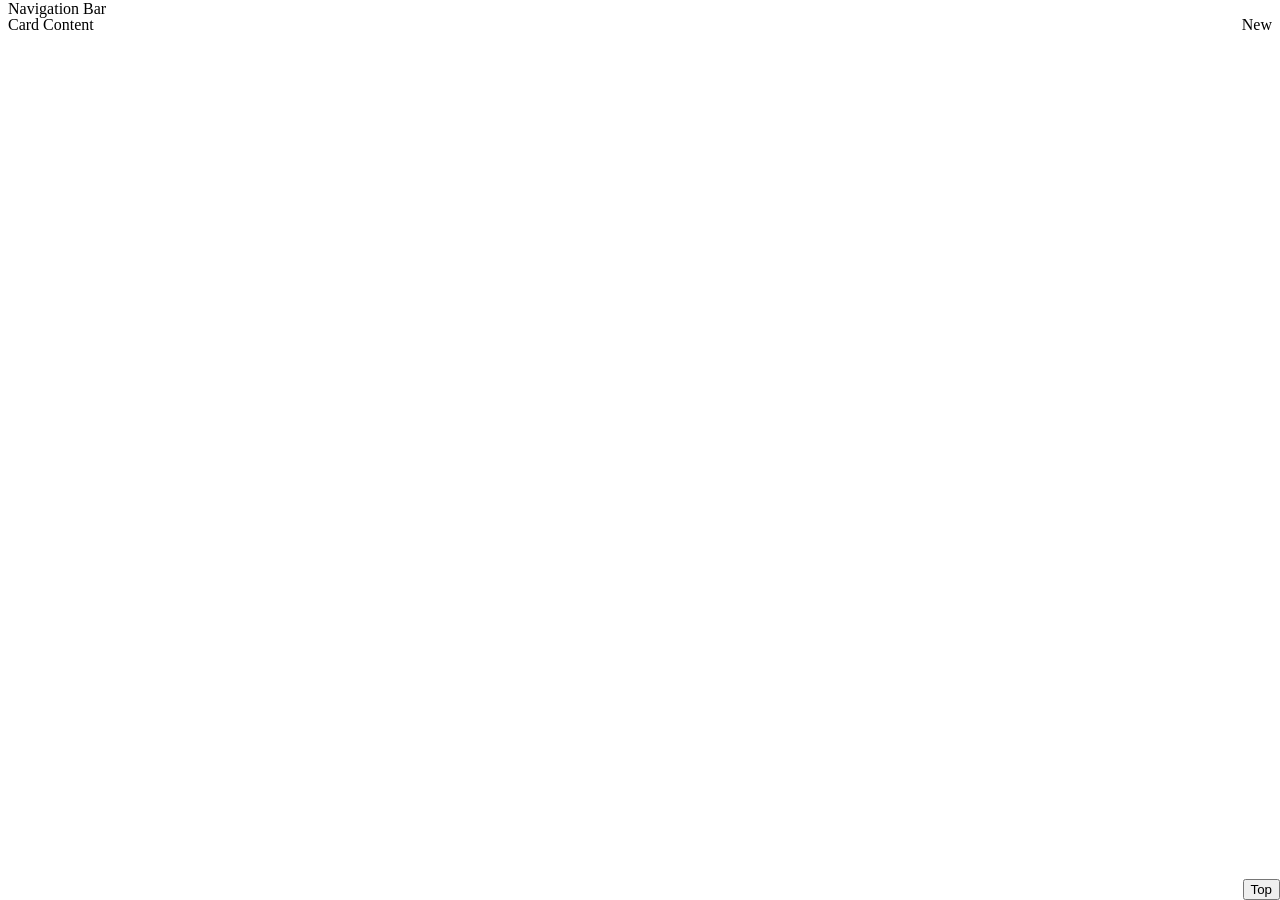
==== ex01/index.html @ 1c477c6d "Complete Project 02 exercises" ====
<!DOCTYPE html>
<html lang="en">
<head>
  <meta charset="UTF-8">
  <title>Exercise 01 - Positioning</title>
  <link rel="stylesheet" href="style.css">
</head>
<body>

  <!-- Pinned navigation bar -->
  <nav class="navbar">
    <span>Navigation Bar</span>
  </nav>

  <!-- Card container -->
  <div class="card-container">
    <!-- Absolute notification badge anchored inside card corner -->
    <span class="badge">New</span>
    <p>Card Content</p>
  </div>

  <!-- Fixed back-to-top button at bottom-right -->
  <button class="back-to-top">Top</button>

</body>
</html>
---- ex01/style.css ----
/* Pinned navigation bar */
.navbar {
  position: fixed;
  top: 0;
  z-index: 1000;
}

/* Card container */
.card-container {
  position: relative;
}

/* Absolute notification badge anchored inside card */
.badge {
  position: absolute;
  top: 0;
  right: 0;
}

/* Fixed back-to-top button at bottom-right of viewport */
.back-to-top {
  position: fixed;
  bottom: 0;
  right: 0;
}
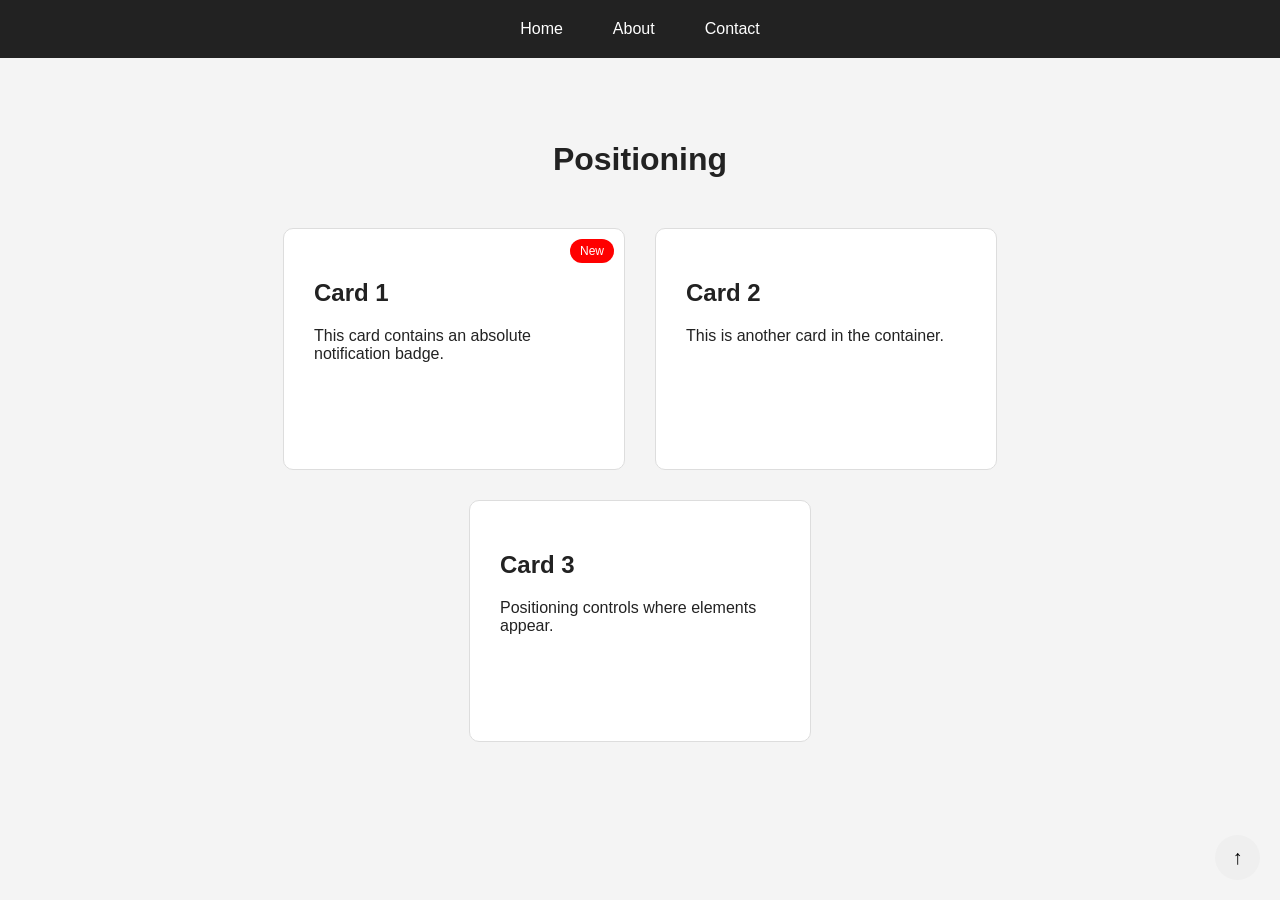
==== commit a65e1684: "Update CSS exercises" ====
--- a/ex01/index.html
+++ b/ex01/index.html
@@ -1,26 +1,52 @@
 <!DOCTYPE html>
 <html lang="en">
 <head>
-  <meta charset="UTF-8">
-  <title>Exercise 01 - Positioning</title>
-  <link rel="stylesheet" href="style.css">
+    <meta charset="UTF-8">
+    <meta name="viewport" content="width=device-width, initial-scale=1.0">
+    <title>Positioning</title>
+    <link rel="stylesheet" href="style.css">
 </head>
 <body>
 
-  <!-- Pinned navigation bar -->
-  <nav class="navbar">
-    <span>Navigation Bar</span>
-  </nav>
+    <nav>
+        <div class="nav-container">
+            <a href="#">Home</a>
+            <a href="#">About</a>
+            <a href="#">Contact</a>
+        </div>
+    </nav>
 
-  <!-- Card container -->
-  <div class="card-container">
-    <!-- Absolute notification badge anchored inside card corner -->
-    <span class="badge">New</span>
-    <p>Card Content</p>
-  </div>
+    <main>
+        <h1>Positioning</h1>
 
-  <!-- Fixed back-to-top button at bottom-right -->
-  <button class="back-to-top">Top</button>
+        <div class="card-container">
+
+            <div class="card">
+                <span class="badge">New</span>
+                <h2>Card 1</h2>
+                <p>
+                    This card contains an absolute notification badge.
+                </p>
+            </div>
+
+            <div class="card">
+                <h2>Card 2</h2>
+                <p>
+                    This is another card in the container.
+                </p>
+            </div>
+
+            <div class="card">
+                <h2>Card 3</h2>
+                <p>
+                    Positioning controls where elements appear.
+                </p>
+            </div>
+
+        </div>
+    </main>
+
+    <button class="back-to-top">↑</button>
 
 </body>
 </html>
--- a/ex01/style.css
+++ b/ex01/style.css
@@ -1,25 +1,85 @@
-/* Pinned navigation bar */
-.navbar {
-  position: fixed;
-  top: 0;
-  z-index: 1000;
+.{ 
+    box-sizing: border-box;
 }
 
-/* Card container */
-.card-container {
-  position: relative;
+body {
+    margin: 0;
+    font-family: Arial, sans-serif;
+    background-color: #f4f4f4;
+    color: #222;
 }
 
-/* Absolute notification badge anchored inside card */
-.badge {
-  position: absolute;
-  top: 0;
-  right: 0;
+nav {
+    position: fixed;
+    top: 0;
+    left: 0;
+    width: 100%;
+    background-color: #222;
+    z-index: 10;
 }
 
-/* Fixed back-to-top button at bottom-right of viewport */
+.nav-container {
+    max-width: 1000px;
+    margin: 0 auto;
+    padding: 20px;
+    display: flex;
+    justify-content: center;
+    gap: 50px;
+}
+
+.nav-container a {
+    color: white;
+    text-decoration: none;
+}
+
+main {
+    max-width: 1000px;
+    margin: 0 auto;
+    padding: 120px 20px 80px;
+}
+
+h1 {
+    text-align: center;
+    margin-bottom: 50px;
+}
+
+.card-container {
+    position: relative;
+    display: flex;
+    justify-content: center;
+    gap: 30px;
+    flex-wrap: wrap;
+}
+
+.card {
+    position: relative;
+    width: 280px;
+    min-height: 180px;
+    padding: 30px;
+    background-color: white;
+    border: 1px solid #ddd;
+    border-radius: 10px;
+}
+
+.badge {
+    position: absolute;
+    top: 10px;
+    right: 10px;
+    padding: 5px 10px;
+    background-color: red;
+    color: white;
+    border-radius: 20px;
+    font-size: 12px;
+}
+
 .back-to-top {
-  position: fixed;
-  bottom: 0;
-  right: 0;
+    position: fixed;
+    bottom: 20px;
+    right: 20px;
+    width: 45px;
+    height: 45px;
+    border: none;
+    border-radius: 50%;
+    font-size: 20px;
+    cursor: pointer;
 }
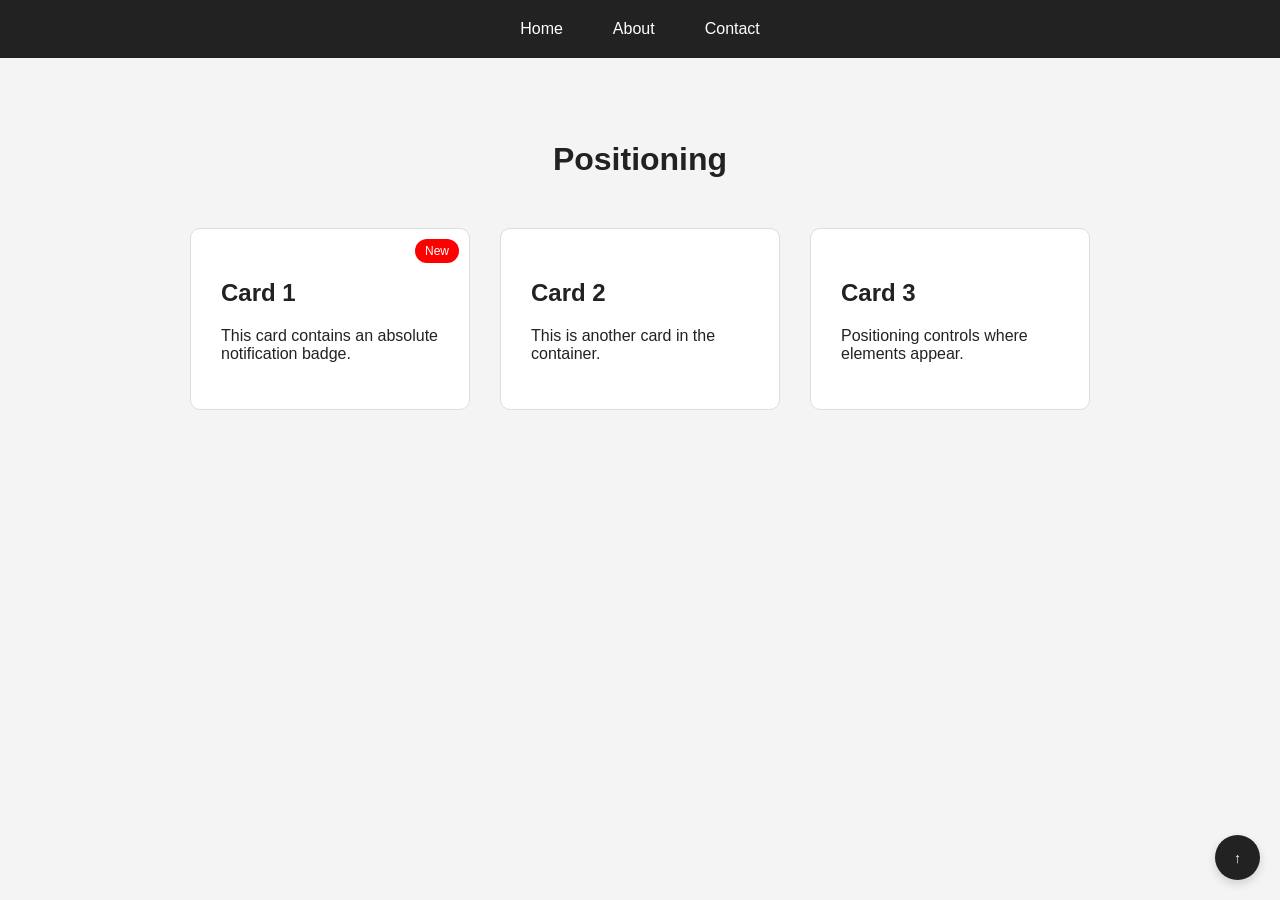
==== commit 8c0fb9e7: "html" ====
--- a/ex01/index.html
+++ b/ex01/index.html
@@ -46,7 +46,7 @@
         </div>
     </main>
 
-    <button class="back-to-top">↑</button>
+    <a href="#" class="back-to-top">↑</a>
 
 </body>
 </html>
--- a/ex01/style.css
+++ b/ex01/style.css
@@ -1,4 +1,8 @@
-.{ 
+html {
+    scroll-behavior: smooth;
+}
+
+* {
     box-sizing: border-box;
 }
 
@@ -72,14 +76,28 @@
     font-size: 12px;
 }
 
+/* Back to top style */
 .back-to-top {
     position: fixed;
     bottom: 20px;
     right: 20px;
     width: 45px;
     height: 45px;
-    border: none;
+    background-color: #222;
+    color: #fff;
+    text-decoration: none;
     border-radius: 50%;
-    font-size: 20px;
-    cursor: pointer;
+    font-size: 14px;
+    font-weight: bold;
+    display: flex;
+    align-items: center;
+    justify-content: center;
+    box-shadow: 0 4px 10px rgba(0, 0, 0, 0.15);
+    z-index: 99;
+    transition: background-color 0.3s ease, transform 0.2s ease;
 }
+
+.back-to-top:hover {
+    background-color: #444;
+    transform: translateY(-3px);
+}
